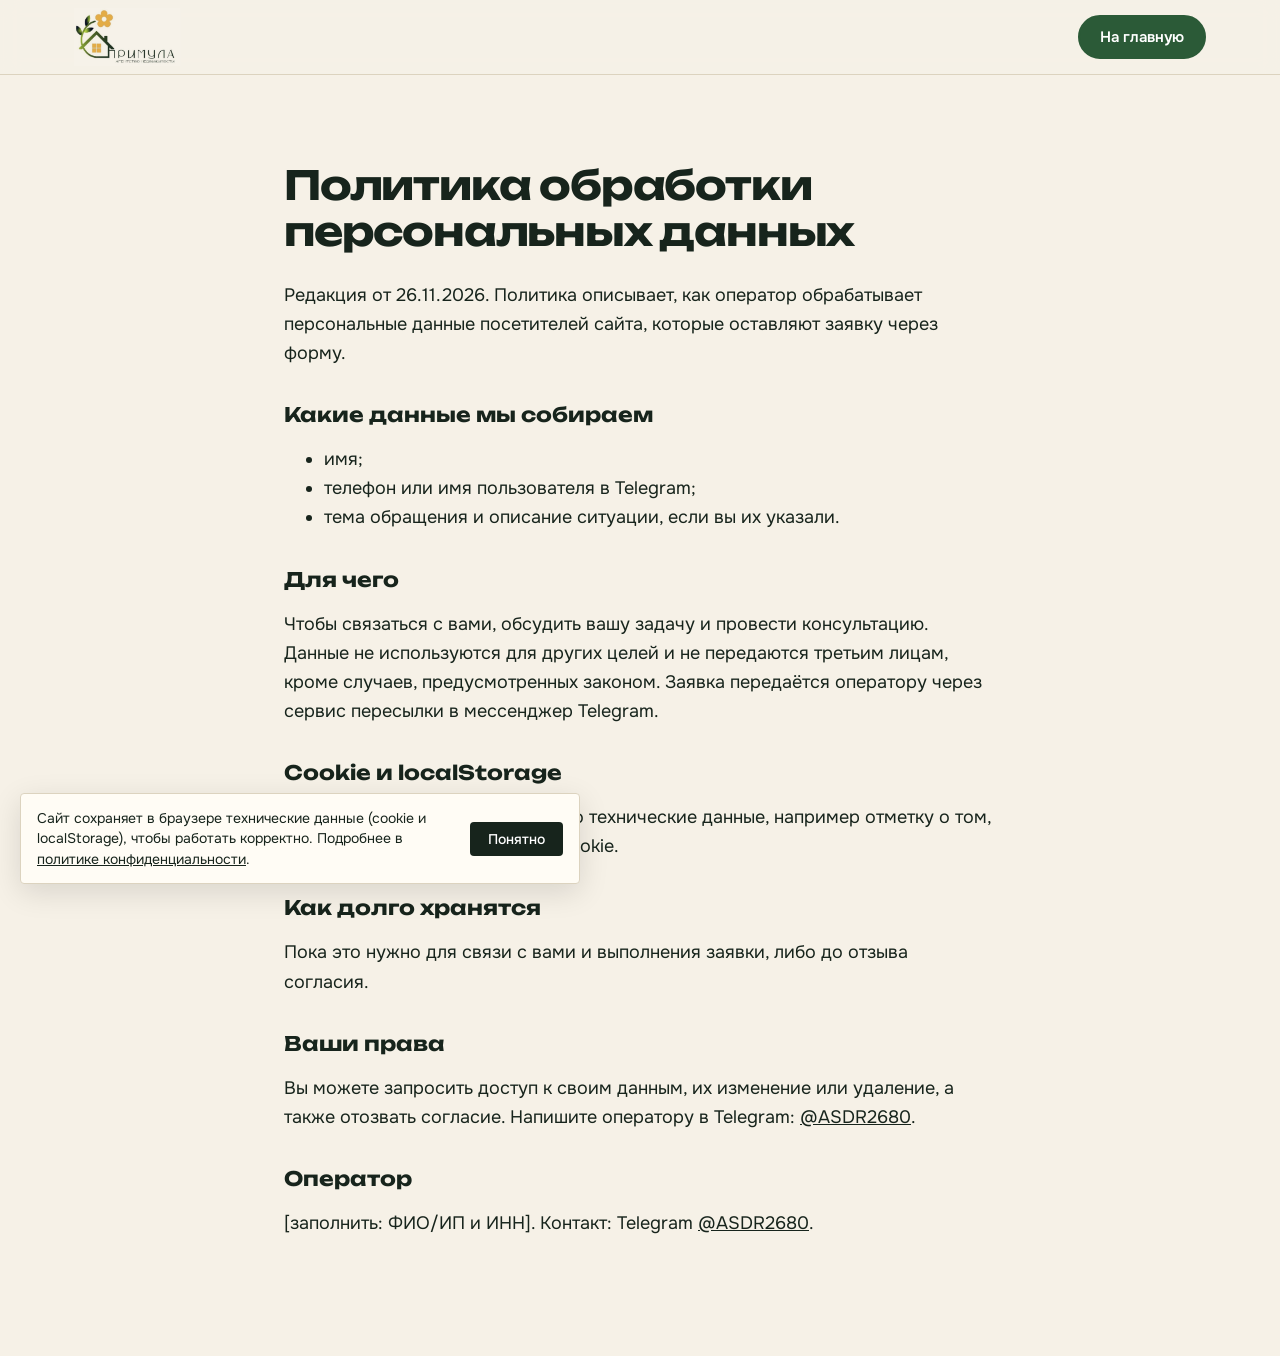
==== privacy.html @ 2d1998aa "Лендинг: агентство недвижимости Примула, Самара Co-Authored-By: Claude Sonnet 5.5 <noreply@anthropic" ====
<!DOCTYPE html>
<html lang="ru">
<head>
<meta charset="utf-8">
<meta name="viewport" content="width=device-width, initial-scale=1">
<title>Политика обработки персональных данных - Агентство недвижимости «Примула»</title>
<meta name="description" content="Как сайт обрабатывает персональные данные посетителей, оставивших заявку через форму.">
<meta name="robots" content="index, follow">
<link rel="canonical" href="https://murzzsite.github.io/asdr-primula-samara/privacy.html">
<meta property="og:title" content="Политика обработки персональных данных - Агентство недвижимости «Примула»">
<meta property="og:description" content="Как сайт обрабатывает персональные данные посетителей, оставивших заявку через форму.">
<meta property="og:type" content="website">
<meta property="og:url" content="https://murzzsite.github.io/asdr-primula-samara/privacy.html">
<meta property="og:locale" content="ru_RU">
<link href="https://fonts.googleapis.com/css2?family=Unbounded:wght@300..900&family=Onest:wght@300..800&display=swap" rel="stylesheet">
<link rel="stylesheet" href="styles.css">
</head>
<body>
<header class="header"><div class="header__in"><a class="brand" href="./"><img src="img/logo.jpg" width="720" height="390" alt="Примула"></a><a class="btn btn--head" href="./" style="margin-left:auto">На главную</a></div></header>
<main class="legal">
  <h1>Политика обработки персональных данных</h1>
  <p>Редакция от 26.11.2026. Политика описывает, как оператор обрабатывает персональные данные посетителей сайта, которые оставляют заявку через форму.</p>
  <h2>Какие данные мы собираем</h2>
  <ul><li>имя;</li><li>телефон или имя пользователя в Telegram;</li><li>тема обращения и описание ситуации, если вы их указали.</li></ul>
  <h2>Для чего</h2>
  <p>Чтобы связаться с вами, обсудить вашу задачу и провести консультацию. Данные не используются для других целей и не передаются третьим лицам, кроме случаев, предусмотренных законом. Заявка передаётся оператору через сервис пересылки в мессенджер Telegram.</p>
  <h2>Cookie и localStorage</h2>
  <p>Сайт сохраняет в браузере только технические данные, например отметку о том, что вы закрыли уведомление о cookie.</p>
  <h2>Как долго хранятся</h2>
  <p>Пока это нужно для связи с вами и выполнения заявки, либо до отзыва согласия.</p>
  <h2>Ваши права</h2>
  <p>Вы можете запросить доступ к своим данным, их изменение или удаление, а также отозвать согласие. Напишите оператору в Telegram: <a href="https://t.me/ASDR2680">@ASDR2680</a>.</p>
  <h2>Оператор</h2>
  <p>[заполнить: ФИО/ИП и ИНН]. Контакт: Telegram <a href="https://t.me/ASDR2680">@ASDR2680</a>.</p>
</main>
<script src="cookie.js" defer></script>
</body>
</html>
---- styles.css ----
:root{
  --bg:#F6F1E7; --paper:#FFFCF5; --ink:#17241C; --green:#2B5A37; --leaf:#4C8A56; --gold:#E9AC34; --rose:#CF1F6A;
  --muted:#5B685F; --line:#DCD3BF;
  --mk-bg:var(--bg); --mk-text:var(--ink); --mk-accent:var(--green); --mk-on-accent:#fff; --mk-r-pill:999px;
  --font-display:'Unbounded','Onest','Segoe UI',Arial,sans-serif;
  --font-text:'Onest','Segoe UI',Arial,sans-serif;
  --wrap:1180px;
}
*{box-sizing:border-box}
html{scroll-behavior:auto;-webkit-text-size-adjust:100%}
body{margin:0;background:var(--bg);color:var(--ink);font:400 18px/1.62 var(--font-text);overflow-x:clip}
img{max-width:100%;display:block}
a{color:inherit}
.wrap{width:100%;max-width:var(--wrap);margin:0 auto;padding:0 24px}
.skip{position:absolute;left:-999px;top:8px;background:var(--ink);color:#fff;padding:10px 14px;z-index:99;border-radius:6px}
.skip:focus{left:8px}
:focus-visible{outline:3px solid var(--rose);outline-offset:3px;border-radius:4px}

/* header */
.header{position:sticky;top:0;z-index:50;background:rgba(246,241,231,.9);backdrop-filter:blur(10px);border-bottom:1px solid var(--line)}
.header__in{max-width:var(--wrap);margin:0 auto;padding:8px 24px;display:flex;align-items:center;gap:28px}
.brand img{height:58px;width:auto;mix-blend-mode:multiply}
.nav{display:flex;gap:26px;margin-left:auto;font-weight:500;font-size:16px}
.nav a{text-decoration:none}
.btn{display:inline-flex;align-items:center;justify-content:center;gap:0;padding:13px 24px;border-radius:999px;border:2px solid var(--green);background:var(--green);color:#fff;font:600 16px/1.2 var(--font-text);text-decoration:none;cursor:pointer;transition:background .25s,color .25s,border-color .25s}
.btn:hover{background:var(--ink);border-color:var(--ink)}
.btn--head{padding:11px 20px;font-size:15px;white-space:nowrap}
.btn--big{padding:17px 32px;font-size:17px}
.btn--ghost{background:transparent;color:var(--ink);border-color:var(--ink)}
.btn--ghost:hover{background:var(--ink);color:#fff}
.btn--dark{background:var(--gold);border-color:var(--gold);color:var(--ink)}
.btn--dark:hover{background:var(--ink);border-color:var(--ink);color:#fff}

.kicker{font:600 14px/1.4 var(--font-text);letter-spacing:.04em;color:var(--green);margin:0 0 20px}
.h2{font:700 clamp(26px,3.6vw,46px)/1.12 var(--font-display);letter-spacing:-.025em;margin:0 0 28px;text-wrap:balance;overflow-wrap:anywhere}

/* hero */
.hero{padding:56px 0 64px;overflow:hidden}
.hero__grid{display:grid;grid-template-columns:7fr 5fr;gap:48px;align-items:center}
.hero__h1{font:700 clamp(30px,4.1vw,58px)/1.08 var(--font-display);letter-spacing:-.035em;margin:0 0 26px;text-wrap:balance;overflow-wrap:anywhere}
.hero__lead{font-size:clamp(17px,1.6vw,20px);max-width:36em;margin:0 0 32px;color:#2c3a31}
.hero__cta{display:flex;flex-wrap:wrap;gap:14px;align-items:center}
.hero__art{position:relative;max-width:440px;width:100%;justify-self:end}
.sun{position:absolute;right:-8%;top:-4%;width:36%;aspect-ratio:1;border-radius:50%;background:var(--gold);z-index:0}
.roofphoto{position:relative;z-index:1;aspect-ratio:4/5;clip-path:polygon(50% 0,100% 19%,100% 100%,0 100%,0 19%);background:var(--green);transition:transform .2s ease-out}
.roofphoto img{width:100%;height:100%;object-fit:cover;object-position:50% 20%}
.badge{position:absolute;z-index:2;left:-12%;bottom:6%;width:34%;max-width:150px;filter:drop-shadow(0 8px 18px rgba(23,36,28,.22))}
.badge svg{width:100%;height:auto;display:block;transform-origin:50% 50%}

/* facts */
.facts{background:var(--ink);color:#F6F1E7}
.facts__row{display:grid;grid-template-columns:repeat(4,1fr);gap:0}
.facts p{margin:0;padding:26px 22px;border-left:1px solid rgba(246,241,231,.18)}
.facts p:first-child{border-left:0;padding-left:0}
.facts b{display:block;font:700 clamp(19px,2.2vw,28px)/1.15 var(--font-display);letter-spacing:-.02em;color:var(--gold)}
.facts span{font-size:15px;color:#d9d3c3}

/* fears */
.fears{padding:96px 0 40px}
.fear{display:grid;grid-template-columns:7fr 5fr;gap:40px;align-items:baseline;padding:30px 0;border-top:1px solid var(--line)}
.fear:last-child{border-bottom:1px solid var(--line)}
.fear__q{margin:0;font:700 clamp(26px,4.4vw,60px)/1.05 var(--font-display);letter-spacing:-.04em;color:var(--green);text-wrap:balance}
.fear:nth-of-type(2) .fear__q{color:var(--rose)}
.fear:nth-of-type(3) .fear__q{color:var(--ink)}
.fear__a{margin:0;color:#2c3a31;font-size:18px}

/* scene */
.scene{position:relative;height:560vh;margin-top:60px}
.scene__stick{position:sticky;top:64px;height:calc(100vh - 64px);display:flex;align-items:center}
.scene__grid{display:grid;grid-template-columns:6fr 5fr;gap:48px;align-items:center;width:100%}
.scene__house svg{width:100%;height:auto;max-height:calc(100vh - 150px);display:block;overflow:visible}
.scene__cap{margin:6px 0 0;font-size:14px;color:var(--muted)}
.ground{stroke:var(--ink);stroke-width:3}
.roof{fill:var(--paper);stroke:var(--green);stroke-width:5;stroke-linejoin:round;stroke-dasharray:10 8;transition:fill .6s,stroke-dasharray .6s}
.chim{fill:var(--paper);stroke:var(--green);stroke-width:5;stroke-dasharray:10 8;transition:fill .6s}
.body{fill:var(--paper);stroke:var(--green);stroke-width:5;stroke-linejoin:round}
.house--done .roof{fill:var(--green);stroke-dasharray:none}
.house--done .chim{fill:var(--green);stroke-dasharray:none}
.win .frame{fill:var(--bg);stroke:var(--line);stroke-width:4;transition:stroke .4s,fill .4s}
.win .pane{fill:transparent;stroke:var(--line);stroke-width:3;stroke-dasharray:6 6;transition:fill .5s,stroke .5s}
.win.on .frame{stroke:var(--green);fill:#fff}
.win.on .pane{fill:var(--gold);stroke:var(--green);stroke-dasharray:none}
.win.on .pane:nth-of-type(3){transition-delay:.08s}
.win.on .pane:nth-of-type(4){transition-delay:.16s}
.win.on .pane:nth-of-type(5){transition-delay:.24s}
.win.cur .frame{stroke:var(--rose)}
.stamp{transform-box:fill-box;transform-origin:center;opacity:0;transform:scale(2.2) rotate(-24deg);transition:opacity .25s,transform .55s cubic-bezier(.3,1.6,.5,1)}
.win.on .stamp{opacity:1;transform:scale(1) rotate(-8deg)}
.petal{fill:var(--gold);stroke:#fff;stroke-width:2;transform-box:fill-box;transform-origin:50% 100%;transform:scale(.5);transition:transform .9s cubic-bezier(.3,1.5,.5,1)}
.flower-core{fill:var(--rose)}
.house--done .petal{transform:scale(1.05)}
#flower{transform-box:view-box}

.scene__count{font:600 15px var(--font-display);color:var(--muted);margin:0 0 14px;letter-spacing:.02em}
.steps{position:relative;min-height:290px}
.step{position:absolute;left:0;right:0;top:0;opacity:0;transform:translateY(24px);pointer-events:none;transition:opacity .45s,transform .55s cubic-bezier(.2,.9,.3,1)}
.step.on{opacity:1;transform:none;pointer-events:auto}
.step h3{font:700 clamp(24px,2.8vw,38px)/1.1 var(--font-display);letter-spacing:-.03em;margin:0 0 16px;text-wrap:balance}
.step p{margin:0 0 20px;font-size:18px;color:#2c3a31}
.ticks{list-style:none;display:flex;gap:8px;margin:26px 0 0;padding:0}
.ticks button{width:34px;height:34px;border-radius:50%;border:2px solid var(--line);background:transparent;font:600 12px var(--font-text);color:var(--muted);cursor:pointer;transition:all .3s}
.ticks button.done{background:var(--green);border-color:var(--green);color:#fff}
.ticks button.cur{border-color:var(--rose);background:var(--rose);color:#fff}

/* price */
.price{padding:110px 0}
.price__grid{display:grid;grid-template-columns:5fr 6fr;gap:56px;align-items:center}
.price__text p{font-size:19px;max-width:30em}
.calc{background:var(--paper);border:2px solid var(--ink);border-radius:28px 28px 28px 4px;padding:34px;box-shadow:10px 10px 0 var(--gold)}
.calc__l{display:block;font-weight:600;font-size:15px;color:var(--muted)}
.calc__sum{display:block;font:700 clamp(28px,4vw,46px)/1.1 var(--font-display);letter-spacing:-.03em;margin:8px 0 16px;font-variant-numeric:tabular-nums}
input[type=range]{width:100%;accent-color:var(--rose);height:30px;margin:0}
.calc__scale{display:flex;justify-content:space-between;font-size:13px;color:var(--muted);margin-bottom:22px}
.calc__res{border-top:2px dashed var(--line);padding-top:20px}
.calc__t{margin:0;font-size:15px;color:var(--muted)}
.calc__fee{margin:2px 0 4px;font:700 clamp(30px,4.6vw,56px)/1.05 var(--font-display);letter-spacing:-.04em;color:var(--green);font-variant-numeric:tabular-nums}
.calc__note{margin:0;font-size:15px;color:#2c3a31;min-height:3em}

/* people */
.people{padding:40px 0 110px}
.people__grid{display:grid;grid-template-columns:5fr 7fr;gap:56px;align-items:center}
.people__text p{max-width:28em}
.people__links{list-style:none;padding:0;margin:22px 0 0;display:grid;gap:8px}
.people__links a{font-weight:600;text-decoration:none;border-bottom:2px solid var(--gold)}
.collage{position:relative;aspect-ratio:1.12;min-height:300px}
.collage figure{margin:0;position:absolute;overflow:hidden;border-radius:6px;box-shadow:0 14px 34px rgba(23,36,28,.18);will-change:transform}
.collage img{width:100%;height:100%;object-fit:cover}
.c1{left:0;top:0;width:68%;aspect-ratio:3/2}
.c2{right:0;top:12%;width:36%;aspect-ratio:2/3;z-index:2;border-radius:6px 6px 6px 40px}
.c3{left:12%;bottom:0;width:58%;aspect-ratio:3/2;z-index:1}

/* guide */
.guide{background:var(--green);color:#F6F1E7;padding:70px 0}
.guide__in{display:flex;gap:40px;align-items:center;justify-content:space-between;flex-wrap:wrap}
.guide .h2{margin-bottom:16px}
.guide p{max-width:34em;margin:0}
.guide__in>div{flex:1 1 420px}

/* faq */
.faq{padding:100px 0}
.faq__list{max-width:820px}
details{border-top:1px solid var(--line);padding:6px 0}
details:last-child{border-bottom:1px solid var(--line)}
summary{cursor:pointer;list-style:none;padding:18px 40px 18px 0;font:600 20px/1.3 var(--font-text);position:relative}
summary::-webkit-details-marker{display:none}
summary::after{content:'+';position:absolute;right:4px;top:12px;font:400 32px/1 var(--font-text);color:var(--rose);transition:transform .3s}
details[open] summary::after{transform:rotate(45deg)}
details p{margin:0 0 20px;color:#2c3a31;max-width:38em}

/* contact */
.contact{background:var(--paper);border-top:1px solid var(--line);padding:100px 0}
.contact__grid{display:grid;grid-template-columns:5fr 6fr;gap:56px;align-items:start}
.contact__list{list-style:none;padding:0;margin:26px 0 0;display:grid;gap:12px}
.contact__list li{display:flex;gap:16px;align-items:baseline;flex-wrap:wrap}
.contact__list li>span{width:104px;font-size:14px;color:var(--muted)}
.contact__list a{font-weight:600;text-decoration:none;border-bottom:2px solid var(--gold);overflow-wrap:anywhere}
.form{display:grid;gap:16px;background:var(--bg);border:2px solid var(--ink);border-radius:28px 28px 4px 28px;padding:30px}
.form label{display:grid;gap:6px;font-weight:600;font-size:15px}
.form input[type=text],.form select{font:400 17px var(--font-text);padding:14px 14px;border:2px solid var(--line);border-radius:10px;background:#fff;color:var(--ink);width:100%}
.form input:focus,.form select:focus{border-color:var(--green);outline:0}
.form__ok{display:flex!important;grid-template-columns:none;gap:10px!important;align-items:flex-start;font-weight:400!important;font-size:14px!important;color:var(--muted)}
.form__ok input{margin-top:4px;accent-color:var(--rose);width:18px;height:18px;flex:0 0 18px}
.form__msg{margin:0;min-height:1.4em;font-size:15px;color:var(--green)}
.form__msg.err{color:var(--rose)}
.form .btn{width:100%}

.footer{padding:34px 0;background:var(--ink);color:#d9d3c3;font-size:14px}
.footer__in{display:grid;gap:6px}
.footer p{margin:0}
.footer a{color:#fff}

/* legal */
.legal{max-width:760px;margin:0 auto;padding:60px 24px 100px}
.legal h1{font:700 clamp(26px,4vw,40px)/1.15 var(--font-display);letter-spacing:-.03em}
.legal h2{font:700 20px var(--font-display);margin-top:34px}

/* адаптив */
@media(max-width:960px){
  .nav{display:none}
  .header__in{justify-content:space-between}
  .hero__grid,.price__grid,.people__grid,.contact__grid{grid-template-columns:1fr;gap:40px}
  .hero__art{justify-self:center;max-width:380px;margin-top:10px}
  .badge{left:-4%}
  .facts__row{grid-template-columns:1fr 1fr}
  .facts p:nth-child(3){border-left:0;padding-left:0}
  .facts p{border-top:1px solid rgba(246,241,231,.18)}
  .facts p:nth-child(-n+2){border-top:0}
  .fear{grid-template-columns:1fr;gap:12px}
  .scene{height:620vh}
  .scene__grid{grid-template-columns:1fr;gap:0;align-content:start;padding-top:8px}
  .scene__stick{align-items:flex-start}
  .scene__house svg{max-height:38vh}
  .scene__cap{display:none}
  .steps{min-height:250px}
  .step h3{font-size:24px;margin-bottom:10px}
  .step p{font-size:16px;margin-bottom:14px}
  .scene__count{margin:8px 0 8px}
  .ticks{margin-top:10px}
  .ticks button{width:30px;height:30px}
}
@media(max-width:560px){
  body{font-size:17px}
  .wrap,.header__in{padding-left:16px;padding-right:16px}
  .brand img{height:40px}
  .btn--head{padding:10px 14px;font-size:13px}
  .header__in{gap:10px}
  .hero{padding:32px 0 48px}
  .hero__cta .btn{width:100%}
  .calc,.form{padding:22px}
  .calc{box-shadow:6px 6px 0 var(--gold)}
  .fears{padding-top:64px}
  .price,.faq,.contact{padding:70px 0}
  .people{padding-bottom:70px}
  .collage{aspect-ratio:1;}
  .contact__list li>span{width:100%}
}
@media(prefers-reduced-motion:reduce){
  *{transition-duration:.01ms!important;animation-duration:.01ms!important}
}
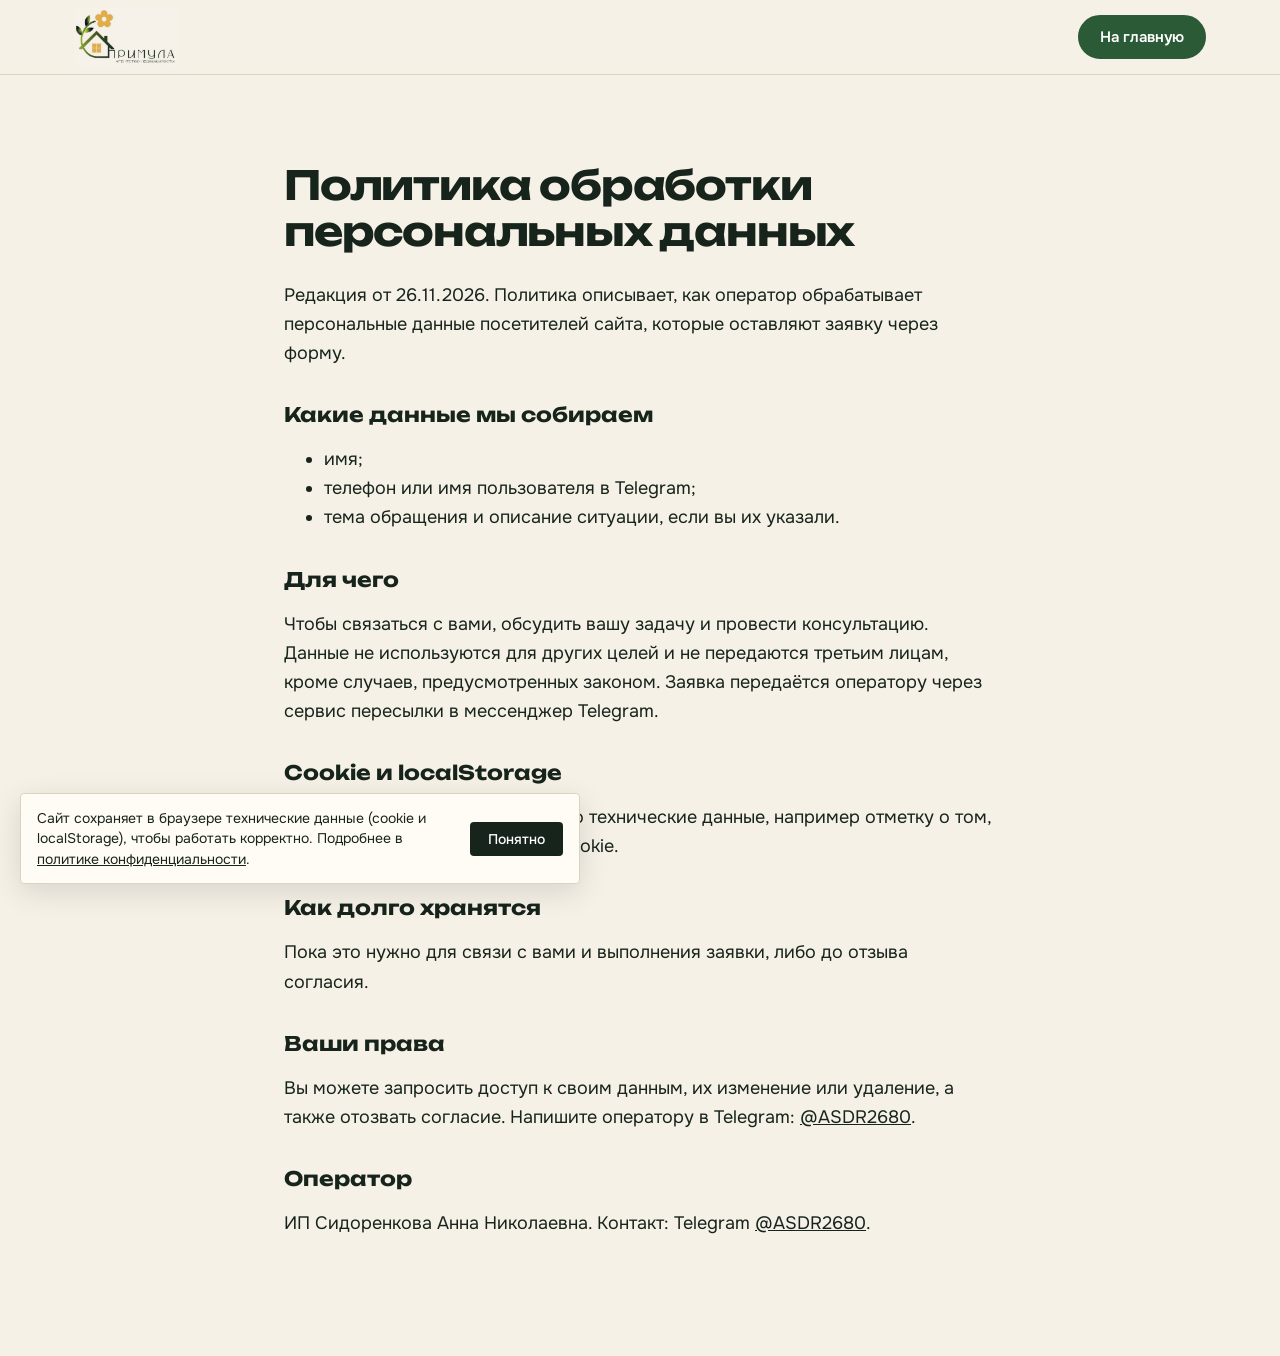
==== commit 4ec4d828: "Оператор в политике: ИП Сидоренкова А.Н.; проверка субъекта и экспертное заключение Co-Authored-By: " ====
--- a/privacy.html
+++ b/privacy.html
@@ -31,7 +31,7 @@
   <h2>Ваши права</h2>
   <p>Вы можете запросить доступ к своим данным, их изменение или удаление, а также отозвать согласие. Напишите оператору в Telegram: <a href="https://t.me/ASDR2680">@ASDR2680</a>.</p>
   <h2>Оператор</h2>
-  <p>[заполнить: ФИО/ИП и ИНН]. Контакт: Telegram <a href="https://t.me/ASDR2680">@ASDR2680</a>.</p>
+  <p>ИП Сидоренкова Анна Николаевна. Контакт: Telegram <a href="https://t.me/ASDR2680">@ASDR2680</a>.</p>
 </main>
 <script src="cookie.js" defer></script>
 </body>
